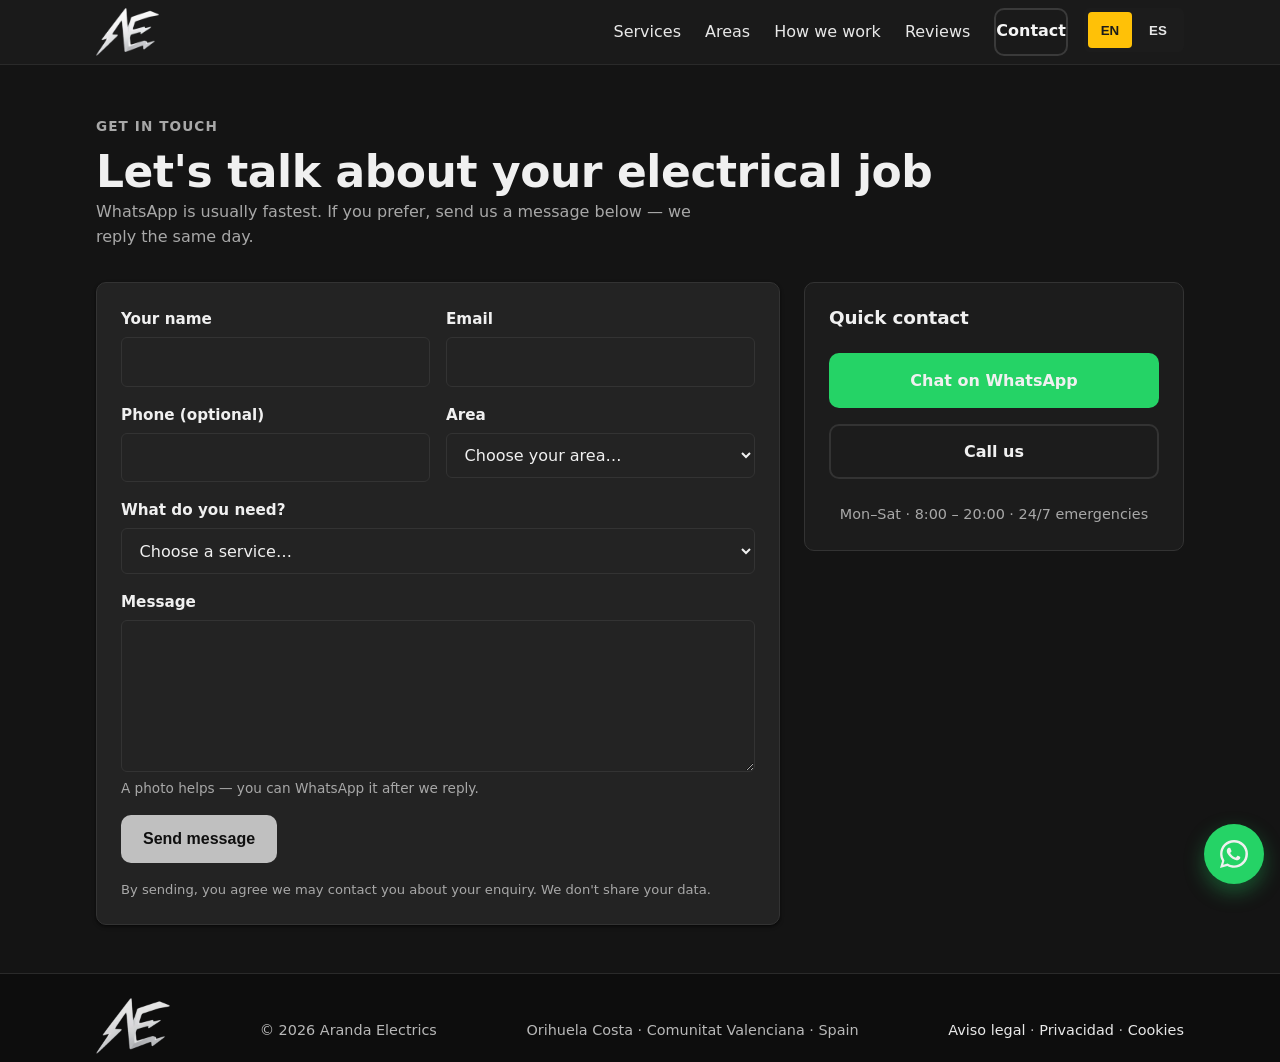
==== pages/contact.html @ 5e695c1e "1.0" ====
<!doctype html>
<html lang="en">
<head>
  <meta charset="utf-8">
  <meta name="viewport" content="width=device-width, initial-scale=1">
  <title>Contact — Aranda Electrics</title>
  <meta name="description" content="Contact Aranda Electrics in Orihuela Costa. WhatsApp, phone or send us a message for a free electrical quote.">
  <meta name="theme-color" content="#1A1A1A">
  <link rel="canonical" href="https://arandaelectrics.com/pages/contact.html">
  <link rel="stylesheet" href="../css/styles.css">
</head>
<body>
  <a class="skip-link" href="#main" data-i18n="skip">Skip to content</a>
  <header class="site-header" role="banner">
    <div class="container header-inner">
      <a class="logo" href="../index.html" aria-label="Aranda Electrics — home">
        <img class="logo-img" src="../assets/img/logo-header.png" alt="Aranda Electrics" width="120" height="91" decoding="async">
      </a>
      <button class="menu-toggle" type="button" aria-expanded="false" aria-controls="primary-nav" aria-label="Toggle menu">
        <span class="menu-bar"></span><span class="menu-bar"></span><span class="menu-bar"></span>
      </button>
      <nav id="primary-nav" class="primary-nav" aria-label="Primary">
        <ul role="list">
          <li><a href="../index.html#services" data-i18n="nav.services">Services</a></li>
          <li><a href="../index.html#areas" data-i18n="nav.areas">Areas</a></li>
          <li><a href="../index.html#process" data-i18n="nav.process">How we work</a></li>
          <li><a href="../index.html#reviews" data-i18n="nav.reviews">Reviews</a></li>
          <li><a href="contact.html" class="btn btn-outline" data-i18n="nav.contact">Contact</a></li>
        </ul>
        <div class="lang-switch" role="group" aria-label="Language">
          <button type="button" data-lang="en" class="is-active" aria-pressed="true">EN</button>
          <button type="button" data-lang="es" aria-pressed="false">ES</button>
        </div>
      </nav>
    </div>
  </header>
  <main id="main" role="main">
    <section class="section" aria-labelledby="contact-title">
      <div class="container">
        <header class="section-head">
          <p class="eyebrow" data-i18n="contact.eyebrow">Get in touch</p>
          <h1 id="contact-title" data-i18n="contact.title">Let's talk about your electrical job</h1>
          <p data-i18n="contact.lead">WhatsApp is usually fastest. If you prefer, send us a message below — we reply the same day.</p>
        </header>
        <div class="contact-layout">
          <!-- BLOQUE RÁPIDO: WhatsApp / Teléfono -->
          <aside class="contact-quick" aria-label="Quick contact">
            <h2 data-i18n="contact.quick.title">Quick contact</h2>
            <a class="btn btn-whatsapp contact-big-btn"
               href="https://wa.me/34622099576?text=Hi%20Aranda%20Electrics%2C%20I%27d%20like%20a%20quote"
               target="_blank" rel="noopener"
               data-i18n="contact.quick.whatsapp">Chat on WhatsApp</a>
            <a class="btn btn-outline contact-big-btn"
               href="tel:+34600000000"
               data-i18n="contact.quick.call">Call us</a>
            <p class="contact-note" data-i18n="contact.quick.hours">Mon–Sat · 8:00 – 20:00 · 24/7 emergencies</p>
          </aside>
          <!-- FORMULARIO -->
          <form class="contact-form" id="contact-form" action="mailto:hello@arandaelectrics.com" method="post" enctype="text/plain" novalidate>
            <div class="form-row">
              <div class="form-field">
                <label for="name" data-i18n="form.name">Your name</label>
                <input id="name" name="name" type="text" required autocomplete="name"
                       data-i18n-attr="placeholder:form.name.ph">
              </div>
              <div class="form-field">
                <label for="email" data-i18n="form.email">Email</label>
                <input id="email" name="email" type="email" required autocomplete="email"
                       inputmode="email"
                       data-i18n-attr="placeholder:form.email.ph">
              </div>
            </div>
            <div class="form-row">
              <div class="form-field">
                <label for="phone" data-i18n="form.phone">Phone (optional)</label>
                <input id="phone" name="phone" type="tel" autocomplete="tel"
                       inputmode="tel"
                       data-i18n-attr="placeholder:form.phone.ph">
              </div>
              <div class="form-field">
                <label for="area" data-i18n="form.area">Area</label>
                <select id="area" name="area" required>
                  <option value="" data-i18n="form.area.choose">Choose your area…</option>
                  <option value="la-zenia">La Zenia</option>
                  <option value="cabo-roig">Cabo Roig</option>
                  <option value="playa-flamenca">Playa Flamenca</option>
                  <option value="punta-prima">Punta Prima</option>
                  <option value="villamartin">Villamartín</option>
                  <option value="campoamor">Campoamor / Dehesa</option>
                  <option value="other" data-i18n="form.area.other">Other / not sure</option>
                </select>
              </div>
            </div>
            <div class="form-field">
              <label for="service" data-i18n="form.service">What do you need?</label>
              <select id="service" name="service" required>
                <option value="" data-i18n="form.service.choose">Choose a service…</option>
                <option value="fuse-box" data-i18n="services.1.title">Fuse box replacement</option>
                <option value="safety-check" data-i18n="services.2.title">Safety check &amp; report</option>
                <option value="monitoring" data-i18n="services.3.title">Second-home monitoring</option>
                <option value="ev-charger" data-i18n="services.4.title">EV charger installation</option>
                <option value="uk-sockets" data-i18n="services.5.title">UK-style sockets</option>
                <option value="emergency" data-i18n="services.6.title">24/7 emergency</option>
                <option value="other" data-i18n="form.service.other">Other / not sure</option>
              </select>
            </div>
            <div class="form-field">
              <label for="message" data-i18n="form.message">Message</label>
              <textarea id="message" name="message" rows="5" required
                        aria-describedby="message-hint"
                        data-i18n-attr="placeholder:form.message.ph"></textarea>
              <small id="message-hint" class="form-hint" data-i18n="form.message.hint">A photo helps — you can WhatsApp it after we reply.</small>
            </div>
            <!-- HONEYPOT (anti-spam, invisible para humanos) -->
            <div class="visually-hidden" aria-hidden="true">
              <label for="website">Do not fill</label>
              <input id="website" name="website" type="text" tabindex="-1" autocomplete="off">
            </div>
            <p class="form-status" id="form-status" role="status" aria-live="polite"></p>
            <button class="btn btn-primary form-submit" type="submit" data-i18n="form.submit">Send message</button>
            <p class="form-legal" data-i18n="form.legal">
              By sending, you agree we may contact you about your enquiry. We don't share your data.
            </p>
          </form>
        </div>
      </div>
    </section>
  </main>
  <footer class="site-footer" role="contentinfo">
    <div class="container footer-inner">
        <img class="footer-logo" src="../assets/img/logo-footer.png" alt="Aranda Electrics" width="168" height="127" loading="lazy" decoding="async">
      <p>&copy; <span id="year"></span> Aranda Electrics</p>
      <p data-i18n="footer.legal">Orihuela Costa · Comunitat Valenciana · Spain</p>
      <p class="footer-legal">
        <a href="legal.html">Aviso legal</a> ·
        <a href="privacy.html">Privacidad</a> ·
        <a href="cookies.html">Cookies</a>
      </p>
    </div>
  </footer>
  <a class="wa-float" href="https://wa.me/34622099576?text=Hi%20Aranda%20Electrics" target="_blank" rel="noopener" aria-label="Chat on WhatsApp">
    <svg viewBox="0 0 24 24" width="28" height="28" aria-hidden="true"><path fill="currentColor" d="M20.5 3.5A11.9 11.9 0 0 0 12 0C5.4 0 .1 5.3.1 11.9c0 2.1.6 4.2 1.7 6L0 24l6.3-1.7c1.7 1 3.7 1.5 5.7 1.5h.1c6.6 0 11.9-5.3 11.9-11.9 0-3.2-1.3-6.2-3.5-8.4zM12 21.8c-1.8 0-3.6-.5-5.1-1.4l-.4-.2-3.7 1 1-3.6-.2-.4a9.8 9.8 0 0 1-1.5-5.3c0-5.4 4.4-9.8 9.9-9.8 2.6 0 5.1 1 6.9 2.9a9.7 9.7 0 0 1 2.9 7c0 5.4-4.4 9.8-9.8 9.8zm5.4-7.3c-.3-.2-1.8-.9-2-1-.3-.1-.5-.2-.7.2s-.8 1-1 1.2c-.2.2-.4.2-.7.1-.3-.2-1.3-.5-2.4-1.5-.9-.8-1.5-1.8-1.7-2.1-.2-.3 0-.5.1-.6.1-.1.3-.4.5-.5.2-.2.2-.3.3-.5.1-.2 0-.4 0-.5 0-.1-.7-1.6-.9-2.2-.2-.6-.5-.5-.7-.5h-.6c-.2 0-.5.1-.8.4-.3.3-1 1-1 2.4 0 1.4 1 2.8 1.2 3 .2.2 2 3 4.8 4.2.7.3 1.2.5 1.6.6.7.2 1.3.2 1.8.1.6-.1 1.8-.7 2-1.4.2-.7.2-1.3.2-1.4-.1-.1-.3-.2-.6-.3z"/></svg>
  </a>
  <script src="../js/i18n.js" defer></script>
  <script src="../js/main.js" defer></script>
  <script src="../js/contact.js" defer></script>
</body>
</html>
---- css/styles.css ----
/* ========================================================
   Aranda Electrics — styles.css
   Mobile-first. Variables de color. Sin frameworks.
   ======================================================== */
/* ---------- RESET + TOKENS ---------- */
*, *::before, *::after { box-sizing: border-box; }
* { margin: 0; }
:root {
  /* Marca (acento metálico sobre carbón) */
  --brand-yellow: #C0C0C0;
  --brand-yellow-dark: #8C8C8C;
  --brand-carbon: #0F0F0F;
  --brand-carbon-2: #1A1A1A;
  /* Neutros (tema gris oscuro) */
  --c-bg: #141414;
  --c-bg-alt: #1C1C1C;
  --c-surface: #232323;
  --c-surface-2: #2A2A2A;
  --c-text: #F0F0F0;
  --c-text-muted: #A8A8A8;
  --c-border: #333333;
  --c-ink: #0E0E0E;
  /* Funcionales */
  --c-whatsapp: #25D366;
  --c-whatsapp-dark: #1EBE57;
  --c-error: #FF6B6B;
  /* Tipografía */
  --font-base: system-ui, -apple-system, "Segoe UI", Roboto, "Helvetica Neue", Arial, sans-serif;
  --fs-h1: clamp(1.75rem, 1.2rem + 2.4vw, 2.75rem);
  --fs-h2: clamp(1.5rem, 1.1rem + 1.6vw, 2.125rem);
  --fs-h3: clamp(1.125rem, 1rem + 0.65vw, 1.375rem);
  --fs-body: 1rem;
  --fs-lead: clamp(1.05rem, 1rem + 0.35vw, 1.2rem);
  --lh: 1.6;
  /* Espaciados */
  --space-1: 0.5rem;
  --space-2: 1rem;
  --space-3: 1.5rem;
  --space-4: 2rem;
  --space-5: 3rem;
  --space-6: 4rem;
  /* Layout */
  --radius: 10px;
  --radius-sm: 6px;
  --shadow-sm: 0 1px 2px rgba(0,0,0,.4), 0 2px 4px rgba(0,0,0,.3);
  --shadow-md: 0 4px 12px rgba(0,0,0,.5);
  --maxw: 1120px;
  /* Foco accesible (gris metálico) */
  --focus-ring: 0 0 0 3px rgba(192,192,192,.55);
}

html { scroll-behavior: smooth; }
body {
  font-family: var(--font-base);
  font-size: var(--fs-body);
  line-height: var(--lh);
  color: var(--c-text);
  background: var(--c-bg);
  -webkit-font-smoothing: antialiased;
}
img, svg { display: block; max-width: 100%; height: auto; }
h1, h2, h3 { line-height: 1.2; letter-spacing: -0.01em; }
h1 { font-size: var(--fs-h1); }
h2 { font-size: var(--fs-h2); }
h3 { font-size: var(--fs-h3); }
a { color: inherit; text-decoration: none; }
a:hover { text-decoration: underline; }
ul[role="list"], ol[role="list"] { list-style: none; padding: 0; }
/* ---------- ACCESIBILIDAD ---------- */
.skip-link {
  position: absolute; left: -999px; top: 0;
  background: var(--brand-carbon); color: var(--c-text);
  padding: .75rem 1rem; z-index: 100;
  border-radius: 0 0 var(--radius-sm) 0;
}
.skip-link:focus { left: 0; }
:focus-visible {
  outline: none;
  box-shadow: var(--focus-ring);
  border-radius: var(--radius-sm);
}
@media (prefers-reduced-motion: reduce) {
  *, *::before, *::after {
    animation-duration: 0.001ms !important;
    transition-duration: 0.001ms !important;
    scroll-behavior: auto !important;
  }
}
/* ---------- LAYOUT ---------- */
.container {
  width: 100%;
  max-width: var(--maxw);
  padding: 0 var(--space-2);
  margin: 0 auto;
}
.section { padding: var(--space-5) 0; }
.section-alt { background: var(--c-bg-alt); }
.section-head { margin-bottom: var(--space-4); }
.section-head h2 { margin-bottom: var(--space-1); }
.section-head p { color: var(--c-text-muted); max-width: 60ch; }
/* ---------- HEADER ---------- */
.site-header {
  position: sticky; top: 0; z-index: 50;
  background: var(--c-surface);
  border-bottom: 1px solid var(--c-border);
}
.header-inner {
  display: flex; align-items: center; justify-content: space-between;
  gap: var(--space-2);
  min-height: 64px;
}
.logo {
  display: inline-flex; align-items: center; gap: .5rem;
  color: var(--c-text); text-decoration: none;
}
.logo-text { font-size: 1.05rem; letter-spacing: -0.01em; }
.logo-text strong { font-weight: 700; }
.logo:hover { text-decoration: none; }
.menu-toggle {
  display: inline-flex; flex-direction: column; justify-content: center; gap: 4px;
  width: 44px; height: 44px;
  background: var(--c-surface); border: 1px solid var(--c-border); border-radius: var(--radius-sm);
  cursor: pointer; padding: 0 10px;
}
.menu-bar { display: block; height: 2px; background: var(--c-text); border-radius: 1px; }
.menu-toggle[aria-expanded="true"] .menu-bar:nth-child(1) { transform: translateY(6px) rotate(45deg); }
.menu-toggle[aria-expanded="true"] .menu-bar:nth-child(2) { opacity: 0; }
.menu-toggle[aria-expanded="true"] .menu-bar:nth-child(3) { transform: translateY(-6px) rotate(-45deg); }
.primary-nav {
  display: none;
  flex-direction: column; gap: var(--space-2);
  padding: var(--space-2) 0;
  border-top: 1px solid var(--c-border);
}
.primary-nav.is-open { display: flex; }
.primary-nav ul { display: flex; flex-direction: column; gap: var(--space-1); }
.primary-nav a { padding: .6rem .25rem; display: block; }
.lang-switch {
  display: inline-flex; gap: .25rem; padding: .25rem;
  background: var(--c-bg-alt); border-radius: var(--radius-sm); align-self: flex-start;
}
.lang-switch button {
  min-width: 44px; min-height: 36px; padding: 0 .5rem;
  border: none; background: transparent; font-weight: 600; cursor: pointer;
  border-radius: 4px; color: var(--c-text-muted);
}
.lang-switch button[aria-pressed="true"] {
  background: var(--brand-carbon); color: var(--brand-yellow);
}
@media (min-width: 960px) {
  .menu-toggle { display: none; }
  .primary-nav {
    display: flex !important; flex-direction: row; align-items: center;
    border-top: 0; padding: 0;
  }
  .primary-nav ul { flex-direction: row; gap: var(--space-3); align-items: center; }
  .primary-nav a { padding: .5rem 0; }
}
/* ---------- HERO ---------- */
.hero {
  background:
    linear-gradient(180deg, rgba(26,26,26,.92), rgba(26,26,26,.78)),
    radial-gradient(circle at 80% 20%, rgba(255,193,7,.15), transparent 60%),
    var(--brand-carbon);
  color: var(--c-text);
  padding: var(--space-5) 0 var(--space-5);
}
.eyebrow {
  display: inline-block;
  font-size: .85rem; font-weight: 600; letter-spacing: .08em; text-transform: uppercase;
  color: var(--brand-yellow);
  margin-bottom: var(--space-1);
}
.hero h1 { max-width: 22ch; margin-bottom: var(--space-2); }
.lead {
  font-size: var(--fs-lead);
  color: #E5E5E5;
  max-width: 60ch;
  margin-bottom: var(--space-3);
}
.lead strong { color: var(--brand-yellow); }
.hero-cta {
  display: flex; flex-wrap: wrap; gap: var(--space-1);
  margin-bottom: var(--space-3);
}
.certs {
  display: grid; gap: var(--space-1);
  padding-top: var(--space-3);
  border-top: 1px solid rgba(255,255,255,.15);
}
.cert {
  display: flex; align-items: center; gap: .5rem;
  color: #E5E5E5; font-size: .95rem;
}
.cert-icon {
  display: inline-flex; align-items: center; justify-content: center;
  width: 24px; height: 24px; border-radius: 50%;
  background: var(--brand-yellow); color: var(--brand-carbon);
  font-size: .85rem; font-weight: 700; flex: 0 0 24px;
}
@media (min-width: 640px) {
  .certs { grid-template-columns: repeat(3, 1fr); }
}
@media (min-width: 960px) {
  .hero { padding: var(--space-6) 0; }
}
/* ---------- BOTONES ---------- */
.btn {
  display: inline-flex; align-items: center; justify-content: center;
  min-height: 48px; padding: .8rem 1.25rem;
  border-radius: var(--radius);
  font-weight: 700; font-size: 1rem;
  border: 2px solid transparent;
  cursor: pointer;
  transition: transform .12s ease, background .12s ease, color .12s ease;
  text-decoration: none;
}
.btn:hover { text-decoration: none; transform: translateY(-1px); }
.btn-primary {
  background: var(--brand-yellow);
  color: var(--brand-carbon);
}
.btn-primary:hover { background: var(--brand-yellow-dark); }
.btn-whatsapp {
  background: var(--c-whatsapp);
  color: var(--c-text);
}
.btn-whatsapp:hover { background: var(--c-whatsapp-dark); }
.btn-outline {
  background: transparent; color: var(--c-text);
  border-color: var(--c-border);
}
.btn-outline:hover { border-color: var(--c-text); }
/* ---------- CARDS (Servicios) ---------- */
.grid { display: grid; gap: var(--space-2); }
.grid-3 { grid-template-columns: 1fr; }
@media (min-width: 640px) { .grid-3 { grid-template-columns: repeat(2, 1fr); } }
@media (min-width: 960px) { .grid-3 { grid-template-columns: repeat(3, 1fr); } }
.card {
  background: var(--c-surface);
  border: 1px solid var(--c-border);
  border-radius: var(--radius);
  padding: var(--space-3);
  box-shadow: var(--shadow-sm);
  transition: box-shadow .15s ease, transform .15s ease;
}
.card:hover { box-shadow: var(--shadow-md); transform: translateY(-2px); }
.card h3 { margin-bottom: var(--space-1); }
.card p { color: var(--c-text-muted); font-size: .97rem; }
.card h3::before {
  content: ""; display: inline-block;
  width: 8px; height: 8px; border-radius: 50%;
  background: var(--brand-yellow);
  margin-right: .5rem; vertical-align: middle;
}
/* ---------- CHIPS (Áreas) ---------- */
.area-chips {
  display: flex; flex-wrap: wrap; gap: var(--space-1);
}
.chip {
  display: inline-block; padding: .55rem 1rem;
  background: var(--c-surface); border: 1px solid var(--c-border);
  border-radius: 999px; font-size: .95rem; font-weight: 600;
  color: var(--c-text);
}
/* ---------- STEPS (Proceso) ---------- */
.steps {
  display: grid; gap: var(--space-2);
  list-style: none; padding: 0;
  counter-reset: step;
}
.steps li {
  position: relative;
  background: var(--c-surface); border: 1px solid var(--c-border);
  border-radius: var(--radius); padding: var(--space-3);
  box-shadow: var(--shadow-sm);
}
.step-num {
  display: inline-flex; align-items: center; justify-content: center;
  width: 32px; height: 32px; border-radius: 50%;
  background: var(--brand-carbon); color: var(--brand-yellow);
  font-weight: 700; margin-bottom: var(--space-1);
}
.steps h3 { margin: .25rem 0 var(--space-1); }
.steps p { color: var(--c-text-muted); }
@media (min-width: 960px) { .steps { grid-template-columns: repeat(3, 1fr); } }
/* ---------- TESTIMONIOS ---------- */
.testimonial {
  background: var(--c-surface); border: 1px solid var(--c-border);
  border-radius: var(--radius); padding: var(--space-3);
  box-shadow: var(--shadow-sm);
}
.testimonial blockquote {
  font-size: 1.02rem; color: var(--c-text);
  margin: 0 0 var(--space-2);
  padding-left: var(--space-2);
  border-left: 4px solid var(--brand-yellow);
}
.testimonial cite {
  font-style: normal; font-weight: 600; color: var(--c-text-muted); font-size: .92rem;
}
/* ---------- CTA BAND ---------- */
.cta-band {
  background: var(--brand-carbon); color: var(--c-text);
  text-align: center;
}
.cta-band h2 { color: var(--brand-yellow); margin-bottom: var(--space-1); }
.cta-band p { color: #E5E5E5; margin-bottom: var(--space-3); }
/* ---------- FOOTER ---------- */
.site-footer {
  background: #111; color: #CCC;
  padding: var(--space-3) 0;
  font-size: .9rem;
}
.footer-inner {
  display: flex; flex-wrap: wrap; gap: var(--space-1);
  align-items: center; justify-content: space-between;
}
/* ---------- WHATSAPP FLOTANTE ---------- */
.wa-float {
  position: fixed; right: 1rem; bottom: 1rem; z-index: 60;
  width: 60px; height: 60px; border-radius: 50%;
  background: var(--c-whatsapp); color: var(--c-text);
  display: inline-flex; align-items: center; justify-content: center;
  box-shadow: 0 8px 20px rgba(37,211,102,.35), 0 2px 6px rgba(0,0,0,.2);
  transition: transform .15s ease, background .15s ease;
}
.wa-float:hover { transform: scale(1.06); background: var(--c-whatsapp-dark); text-decoration: none; }
.wa-float:focus-visible { box-shadow: 0 0 0 4px rgba(37,211,102,.5); }
/* ---------- UTILIDADES ---------- */
.visually-hidden {
  position: absolute !important; width: 1px; height: 1px;
  padding: 0; margin: -1px; overflow: hidden; clip: rect(0,0,0,0);
  white-space: nowrap; border: 0;
}
/* ========================================================
   CONTACTO — formulario + layout
   ======================================================== */
.contact-layout {
  display: grid;
  gap: var(--space-3);
  align-items: start;
}
@media (min-width: 960px) {
  .contact-layout {
    grid-template-columns: 1fr 380px;
  }
  /* Form a la izq, quick-contact a la derecha */
  .contact-form { grid-column: 1; }
  .contact-quick { grid-column: 2; grid-row: 1; }
}
/* --- Bloque rápido (WhatsApp / llamar) --- */
.contact-quick {
  background: var(--c-bg-alt);
  border: 1px solid var(--c-border);
  border-radius: var(--radius);
  padding: var(--space-3);
  display: flex;
  flex-direction: column;
  gap: var(--space-2);
}
.contact-quick h2 { font-size: 1.15rem; margin-bottom: var(--space-1); }
.contact-big-btn { width: 100%; min-height: 52px; }
.contact-note {
  margin-top: var(--space-1);
  font-size: .9rem;
  color: var(--c-text-muted);
  text-align: center;
}
/* --- Formulario --- */
.contact-form {
  background: var(--c-surface);
  border: 1px solid var(--c-border);
  border-radius: var(--radius);
  padding: var(--space-3);
  box-shadow: var(--shadow-sm);
  display: flex;
  flex-direction: column;
  gap: var(--space-2);
}
.form-row {
  display: grid;
  gap: var(--space-2);
  grid-template-columns: 1fr;
}
@media (min-width: 640px) {
  .form-row { grid-template-columns: 1fr 1fr; }
}
.form-field {
  display: flex;
  flex-direction: column;
  gap: .35rem;
}
.form-field label {
  font-weight: 600;
  font-size: .95rem;
  color: var(--c-text);
}
.form-field input,
.form-field select,
.form-field textarea {
  width: 100%;
  min-height: 44px;
  padding: .7rem .85rem;
  border: 1px solid var(--c-border);
  border-radius: var(--radius-sm);
  font: inherit;
  font-size: 1rem;
  color: var(--c-text);
  background: var(--c-surface);
  transition: border-color .12s ease, box-shadow .12s ease;
}
.form-field textarea { min-height: 120px; resize: vertical; }
.form-field input:focus,
.form-field select:focus,
.form-field textarea:focus {
  outline: none;
  border-color: var(--brand-carbon);
  box-shadow: var(--focus-ring);
}
/* Estado inválido */
.form-field input.is-invalid,
.form-field select.is-invalid,
.form-field textarea.is-invalid {
  border-color: var(--c-error);
  background: #2A1A1A;
}
.form-field input.is-invalid:focus,
.form-field select.is-invalid:focus,
.form-field textarea.is-invalid:focus {
  box-shadow: 0 0 0 3px rgba(198,40,40,.35);
}
.form-error {
  color: var(--c-error);
  font-size: .85rem;
  font-weight: 600;
}
.form-hint {
  color: var(--c-text-muted);
  font-size: .85rem;
}
/* Status + submit */
.form-status {
  min-height: 1.2em;
  font-size: .95rem;
  color: var(--c-text);
}
.form-status:empty { display: none; }
.form-submit {
  align-self: flex-start;
}
.form-legal {
  font-size: .82rem;
  color: var(--c-text-muted);
}
/* ========================================================
   HEADER OSCURO — alineado con logo metálico
   ======================================================== */
.site-header {
  background: #1A1A1A;
  color: #F5F5F5;
  border-bottom: 1px solid #2A2A2A;
}
.site-header .logo { color: #F5F5F5; }
.site-header .logo-text { color: #F5F5F5; }
.site-header .logo-text strong { color: #FFFFFF; }
/* El logo ahora es <img>, no <svg> inline */
.site-header .logo-img {
  display: block;
  height: 40px;
  width: auto;
}
@media (min-width: 640px) {
  .site-header .logo-img { height: 48px; }
}
/* Nav links claros */
.site-header .primary-nav a {
  color: #E8E8E8;
}
.site-header .primary-nav a:hover,
.site-header .primary-nav a:focus-visible {
  color: #FFC107;
}
/* Botón "Contact" del header: outline claro → amarillo al hover */
.site-header .primary-nav .btn-outline {
  border-color: #3A3A3A;
  color: #F5F5F5;
  background: transparent;
}
.site-header .primary-nav .btn-outline:hover,
.site-header .primary-nav .btn-outline:focus-visible {
  background: #FFC107;
  color: #1A1A1A;
  border-color: #FFC107;
}
/* Hamburger en blanco */
.site-header .menu-toggle { color: #F5F5F5; }
.site-header .menu-toggle .menu-bar { background: currentColor; }
/* Lang switch sobre oscuro */
.site-header .lang-switch { border-color: #3A3A3A; }
.site-header .lang-switch button {
  color: #E8E8E8;
  background: transparent;
}
.site-header .lang-switch button:hover { color: #FFC107; }
.site-header .lang-switch button.is-active {
  background: #FFC107;
  color: #1A1A1A;
}
/* Foco visible sobre header oscuro */
.site-header a:focus-visible,
.site-header button:focus-visible {
  outline: 2px solid #FFC107;
  outline-offset: 3px;
  box-shadow: none;
}
/* Panel móvil desplegado: fondo coherente (oscuro) */
@media (max-width: 959px) {
  .site-header .primary-nav.is-open {
    background: #1A1A1A;
    border-top: 1px solid #2A2A2A;
  }
}
/* Footer negro + logo metálico */
.site-footer {
  background: #0D0D0D;
  color: #B8B8B8;
  border-top: 1px solid #2A2A2A;
}
.site-footer .footer-logo {
  display: block;
  height: 56px;
  width: auto;
  margin-bottom: var(--space-1);
  opacity: .92;
}
.site-footer a { color: #E8E8E8; }
.site-footer a:hover,
.site-footer a:focus-visible { color: #FFC107; }
/* ============================================================
   MOBILE VANGUARD — overrides añadidos al final (idempotente)
   Safe-area, tap targets 44px, touch-action, iOS input zoom,
   hero 100dvh, scroll-padding con header sticky.
   Se puede borrar entero sin afectar al resto del CSS.
   ============================================================ */
/* 1. Feedback táctil limpio (sin flash azul al tocar en iOS/Android) */
a,
button,
.btn,
.chip,
.menu-toggle,
.lang-switch button {
  -webkit-tap-highlight-color: transparent;
  touch-action: manipulation;
}
/* 2. Safe-area iOS/notch: el header sticky respeta la barra de estado */
.site-header {
  padding-top: env(safe-area-inset-top, 0);
  padding-left: env(safe-area-inset-left, 0);
  padding-right: env(safe-area-inset-right, 0);
}
.site-footer {
  padding-bottom: env(safe-area-inset-bottom, 0);
  padding-left: env(safe-area-inset-left, 0);
  padding-right: env(safe-area-inset-right, 0);
}
/* 3. Saltos desde anclas: que el header sticky no tape el título */
html {
  scroll-padding-top: calc(64px + env(safe-area-inset-top, 0));
  -webkit-text-size-adjust: 100%;
  text-size-adjust: 100%;
}
/* 4. Inputs en iOS: forzar 16px para que NO haga auto-zoom al enfocar.
      El !important es el único justificado: si algún selector gana
      especificidad y baja a <16px, iOS rompe el layout con un zoom. */
.form-field input,
.form-field select,
.form-field textarea {
  font-size: 16px !important;
  min-height: 44px;
}
/* 5. Hero: 100dvh real (fallback 100vh para navegadores viejos) */
.hero {
  min-height: 100vh;
  min-height: 100dvh;
}
/* 6. En móvil (<640px): tap targets cómodos y legibles al pulgar */
@media (max-width: 639px) {
  /* Menú lateral: cada link con 44px de alto mínimo (Apple HIG / WCAG 2.5.5) */
  .primary-nav a {
    padding: .75rem 1rem;
    min-height: 44px;
    display: flex;
    align-items: center;
  }
  /* Botón hamburguesa: 44×44 táctil, sin tocar su diseño visual */
  .menu-toggle {
    min-width: 44px;
    min-height: 44px;
    display: inline-flex;
    align-items: center;
    justify-content: center;
    padding: .5rem;
  }
  /* Lang-switch: dos botones EN/ES con 44px de alto */
  .lang-switch button {
    min-height: 44px;
    min-width: 44px;
    padding: .5rem .75rem;
  }
  /* Botones principales: pulgar en movimiento */
  .btn {
    padding: .85rem 1.1rem;
    font-size: 1rem;
    min-height: 48px;
    display: inline-flex;
    align-items: center;
    justify-content: center;
  }
  /* Chips de áreas: cómodos de tocar si en algún momento son links */
  .chip {
    min-height: 36px;
    display: inline-flex;
    align-items: center;
    padding: .45rem .85rem;
  }
  /* H1 con más aire para leer en 6.1" sin apretar */
  .hero h1 {
    max-width: 20ch;
    line-height: 1.15;
  }
  /* CTAs del hero a todo el ancho: más conversion-friendly al pulgar */
  .hero-cta {
    display: flex;
    flex-direction: column;
    gap: .75rem;
  }
  .hero-cta .btn {
    width: 100%;
  }
}
/* ============================================================
   Bloque legal — <details> desplegable
   (datos del titular/responsable en legal.html y privacy.html)
   ============================================================ */
.legal-details {
  margin: var(--space-2) 0 var(--space-3);
  padding: var(--space-2) var(--space-3);
  background: var(--c-surface);
  border: 1px solid var(--c-border);
  border-radius: 8px;
  color: var(--c-text);
}
.legal-details > summary {
  /* Quitamos el triángulo por defecto solo cuando el navegador lo permite
     (list-style en summary está soportado en todos los modernos salvo Safari<15) */
  list-style: none;
  cursor: pointer;
  user-select: none;
  font-weight: 600;
  padding: var(--space-1) 0;
  position: relative;
  padding-left: 1.5rem;      /* espacio para la flecha custom */
  transition: color 120ms linear;
}
/* En Safari antiguos quitamos el triángulo con ::-webkit-details-marker */
.legal-details > summary::-webkit-details-marker { display: none; }
/* Flecha custom (triángulo rectángulo pintado con border) */
.legal-details > summary::before {
  content: "";
  position: absolute;
  left: 0;
  top: 50%;
  transform: translateY(-50%) rotate(0deg);
  width: 0;
  height: 0;
  border-top: 5px solid transparent;
  border-bottom: 5px solid transparent;
  border-left: 7px solid var(--c-text-muted);
  transition: transform 180ms ease, border-left-color 120ms linear;
}
/* Al abrir, la flecha rota 90° */
.legal-details[open] > summary::before {
  transform: translateY(-50%) rotate(90deg);
  border-left-color: var(--c-text);
}
/* Hover y foco visibles (accesibilidad) */
.legal-details > summary:hover { color: var(--c-text); }
.legal-details > summary:hover::before { border-left-color: var(--c-text); }
.legal-details > summary:focus-visible {
  outline: 2px solid var(--brand-yellow);
  outline-offset: 4px;
  border-radius: 4px;
}
/* Separación con el contenido desplegado */
.legal-details > ul,
.legal-details > ol {
  margin: var(--space-2) 0 0;
  padding-left: 1.5rem;
}
.legal-details > ul li,
.legal-details > ol li {
  margin-bottom: var(--space-1);
}
/* Respeto a usuarios con reduce-motion: sin transición de flecha */
@media (prefers-reduced-motion: reduce) {
  .legal-details > summary,
  .legal-details > summary::before {
    transition: none;
  }
}
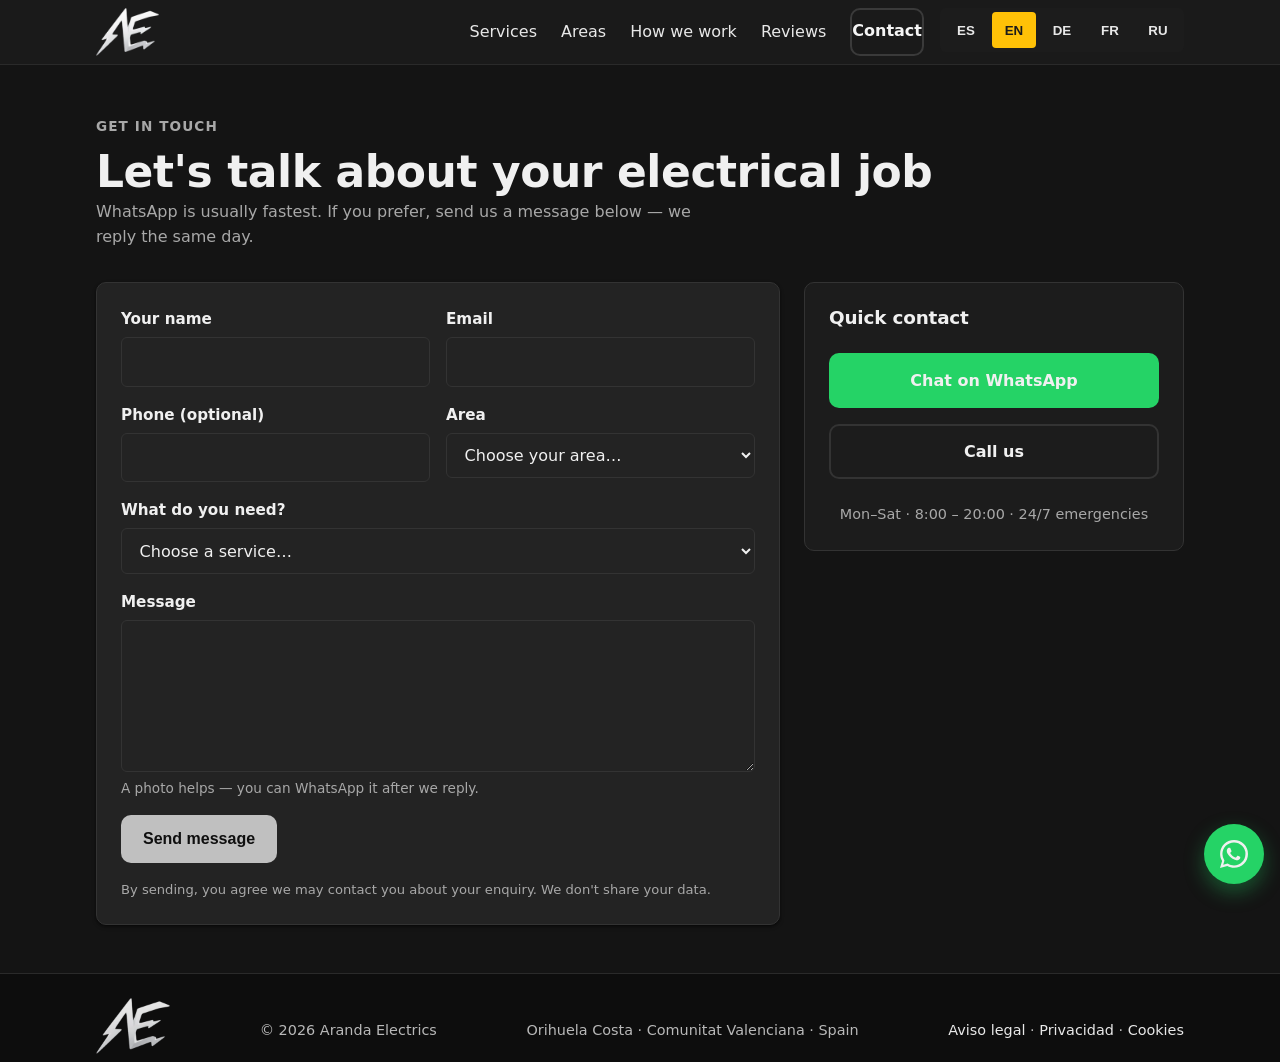
==== commit e4ff2121: "as" ====
--- a/pages/contact.html
+++ b/pages/contact.html
@@ -28,8 +28,21 @@
           <li><a href="contact.html" class="btn btn-outline" data-i18n="nav.contact">Contact</a></li>
         </ul>
         <div class="lang-switch" role="group" aria-label="Language">
-          <button type="button" data-lang="en" class="is-active" aria-pressed="true">EN</button>
           <button type="button" data-lang="es" aria-pressed="false">ES</button>
+          <button type="button" data-lang="en" aria-pressed="true">EN</button>
+          <button type="button" data-lang="de" aria-pressed="false">DE</button>
+          <button type="button" data-lang="fr" aria-pressed="false">FR</button>
+          <button type="button" data-lang="ru" aria-pressed="false">RU</button>
+        </div>
+        <div class="lang-switch-mobile">
+          <label for="lang-select" class="visually-hidden" data-i18n="skip">Language</label>
+          <select id="lang-select" data-lang-select aria-label="Language">
+            <option value="es">ES — Español</option>
+            <option value="en">EN — English</option>
+            <option value="de">DE — Deutsch</option>
+            <option value="fr">FR — Français</option>
+            <option value="ru">RU — Русский</option>
+          </select>
         </div>
       </nav>
     </div>
--- a/css/styles.css
+++ b/css/styles.css
@@ -6,6 +6,7 @@
 *, *::before, *::after { box-sizing: border-box; }
 * { margin: 0; }
 :root {
+  color-scheme: dark;
   /* Marca (acento metálico sobre carbón) */
   --brand-yellow: #C0C0C0;
   --brand-yellow-dark: #8C8C8C;
@@ -119,8 +120,8 @@
 .menu-toggle {
   display: inline-flex; flex-direction: column; justify-content: center; gap: 4px;
   width: 44px; height: 44px;
-  background: var(--c-surface); border: 1px solid var(--c-border); border-radius: var(--radius-sm);
-  cursor: pointer; padding: 0 10px;
+  background: transparent; border: 1px solid transparent; border-radius: var(--radius-sm);
+  color: var(--c-text); cursor: pointer; padding: 0 10px;
 }
 .menu-bar { display: block; height: 2px; background: var(--c-text); border-radius: 1px; }
 .menu-toggle[aria-expanded="true"] .menu-bar:nth-child(1) { transform: translateY(6px) rotate(45deg); }
@@ -493,9 +494,11 @@
   color: #1A1A1A;
   border-color: #FFC107;
 }
-/* Hamburger en blanco */
-.site-header .menu-toggle { color: #F5F5F5; }
-.site-header .menu-toggle .menu-bar { background: currentColor; }
+/* Hamburger: fondo transparente, icono blanco */
+.site-header .menu-toggle { background: transparent; border-color: transparent; color: #F5F5F5; }
+.site-header .menu-toggle:hover,
+.site-header .menu-toggle:focus-visible { background: rgba(255,255,255,0.08); }
+.site-header .menu-toggle .menu-bar { background: #F5F5F5; }
 /* Lang switch sobre oscuro */
 .site-header .lang-switch { border-color: #3A3A3A; }
 .site-header .lang-switch button {
@@ -709,3 +712,41 @@
     transition: none;
   }
 }
+
+/* === Selector de idioma: botones en escritorio, select en móvil === */
+/* Por defecto (móvil primero): select visible, botones ocultos */
+.lang-switch { display: none; }
+.lang-switch-mobile {
+  display: inline-flex;
+  align-items: center;
+}
+.lang-switch-mobile select {
+  background: var(--c-bg-alt);
+  color: var(--c-text);
+  border: 1px solid var(--c-border);
+  border-radius: var(--radius-sm);
+  padding: .35rem .5rem;
+  font: inherit;
+  font-weight: 600;
+  cursor: pointer;
+  min-height: 36px;
+  max-width: 90px;
+}
+.lang-switch-mobile select:focus-visible {
+  outline: 2px solid #FFC107;
+  outline-offset: 2px;
+}
+.site-header .lang-switch-mobile select {
+  background: rgba(255,255,255,0.06);
+  color: #F5F5F5;
+  border-color: #3A3A3A;
+}
+/* Escritorio: 5 botones visibles, select oculto */
+@media (min-width: 960px) {
+  .lang-switch { display: inline-flex; }
+  .lang-switch-mobile { display: none; }
+}
+
+/* Idioma: <option> legibles en tema oscuro */
+.lang-switch-mobile select option { background-color: #1C1C1C; color: #F0F0F0; }
+.lang-switch-mobile select option:checked { background-color: #FFC107; color: #1A1A1A; font-weight: 700; }
